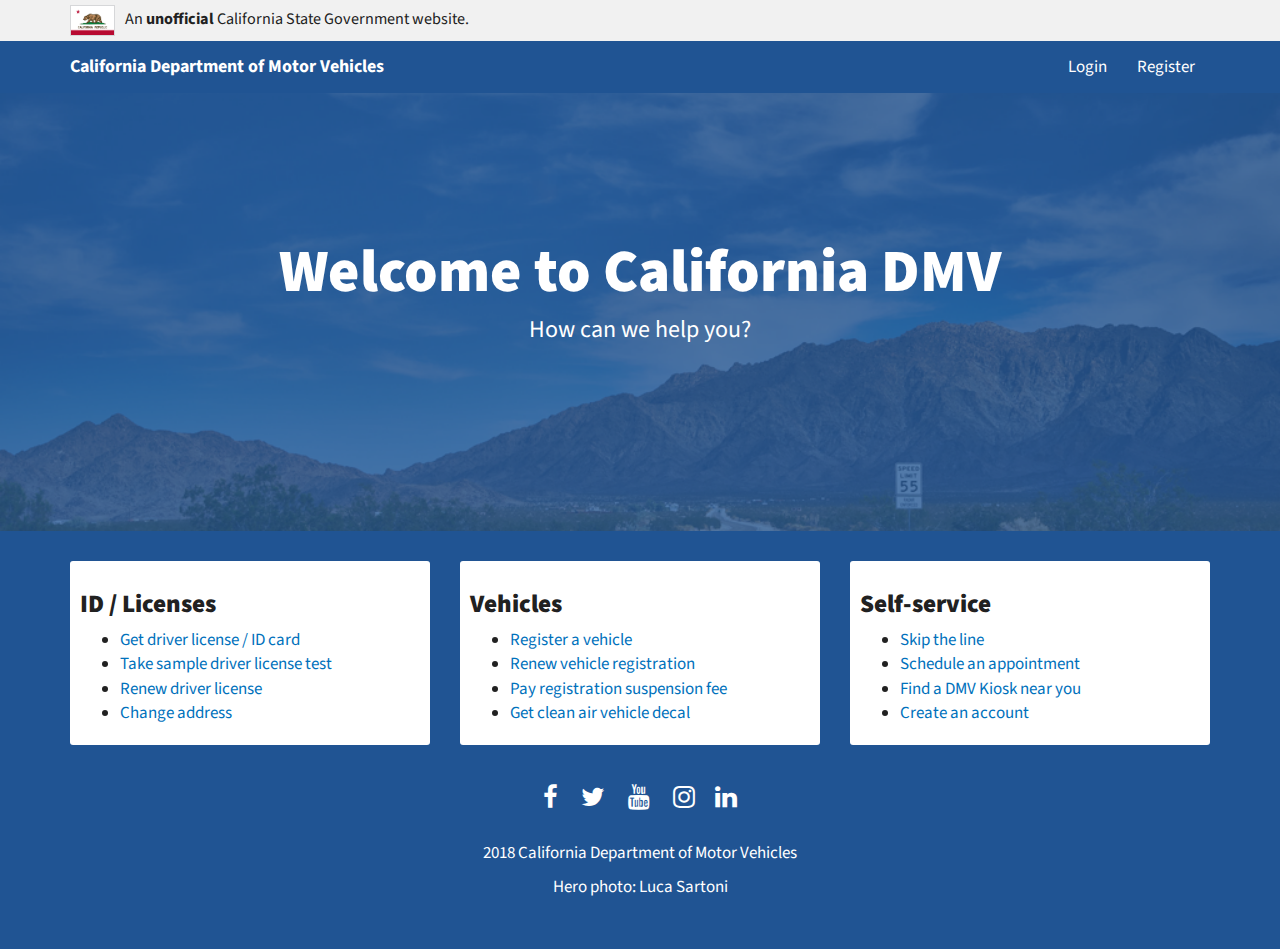
==== index.html @ 6d22aae2 "Update login/register links" ====
<!DOCTYPE html>
<!-- saved from url=(0051)https://getbootstrap.com/examples/starter-template/ -->
<html lang="en"><head>
    <meta http-equiv="Content-Type" content="text/html; charset=UTF-8">
    <meta http-equiv="X-UA-Compatible" content="IE=edge">
    <meta name="viewport" content="width=device-width, initial-scale=1">
    <!-- The above 3 meta tags *must* come first in the head; any other head content must come *after* these tags -->
    <meta name="description" content="The unofficial website for California Department of Motor Vehicles.">
    <meta name="author" content="California Department of Motor Vehicles">

    <link rel="apple-touch-icon" sizes="57x57" href="../img/favicon/apple-icon-57x57.png">
    <link rel="apple-touch-icon" sizes="60x60" href="../img/favicon/apple-icon-60x60.png">
    <link rel="apple-touch-icon" sizes="72x72" href="../img/favicon/apple-icon-72x72.png">
    <link rel="apple-touch-icon" sizes="76x76" href="../img/favicon/apple-icon-76x76.png">
    <link rel="apple-touch-icon" sizes="114x114" href="../img/favicon/apple-icon-114x114.png">
    <link rel="apple-touch-icon" sizes="120x120" href="../img/favicon/apple-icon-120x120.png">
    <link rel="apple-touch-icon" sizes="144x144" href="../img/favicon/apple-icon-144x144.png">
    <link rel="apple-touch-icon" sizes="152x152" href="../img/favicon/apple-icon-152x152.png">
    <link rel="apple-touch-icon" sizes="180x180" href="../img/favicon/apple-icon-180x180.png">
    <link rel="icon" type="../image/png" sizes="192x192"  href="../img/favicon/android-icon-192x192.png">
    <link rel="icon" type="image/png" sizes="32x32" href="../img/favicon/favicon-32x32.png">
    <link rel="icon" type="../image/png" sizes="96x96" href="img/favicon/favicon-96x96.png">
    <link rel="icon" type="../image/png" sizes="16x16" href="img/favicon/favicon-16x16.png">
    <link rel="manifest" href="/manifest.json">
    <meta name="msapplication-TileColor" content="#ffffff">
    <meta name="msapplication-TileImage" content="../img/favicon/ms-icon-144x144.png">
    <meta name="theme-color" content="#ffffff">

    <!-- Social media post -->

    <meta property="og:image" content="/img/thumbnail.png">
    <meta property="og:image:height" content="630">
    <meta property="og:image:width" content="630">
    <meta property="og:title" content="California Department of Motor Vehicles">
    <meta property="og:description" content="The unofficial website for California Department of Motor Vehicles.">
    <meta property="og:url" content="https://govfresh.github.io/dmv">

    <title>California Department of Motor Vehicles</title>

    <!-- Bootstrap core CSS -->
      <link href="https://maxcdn.bootstrapcdn.com/bootstrap/3.3.7/css/bootstrap.min.css" rel="stylesheet"></script>

    <!-- Custom California Department of Motor Vehicles CSS -->
      <link href="css/style.css" rel="stylesheet"></script>

    <!-- Google Fonts -->
      <link href="https://fonts.googleapis.com/css?family=Source+Sans+Pro:300,400,700,900" rel="stylesheet">

    <!-- Font Awesome -->
      <link href="https://maxcdn.bootstrapcdn.com/font-awesome/4.7.0/css/font-awesome.min.css" rel="stylesheet">

    <!-- HTML5 shim and Respond.js for IE8 support of HTML5 elements and media queries -->
    <!--[if lt IE 9]>
      <script src="https://oss.maxcdn.com/html5shiv/3.7.3/html5shiv.min.js"></script>
      <script src="https://oss.maxcdn.com/respond/1.4.2/respond.min.js"></script>
    <![endif]-->
  </head>

  <body>

    <div class="official">
      <div class="container">
        <div class="row">
          <div class="col-md-12">
            <p><a href="https://ca.gov"><img src="img/flag.png" alt="California state flag" title="California state flag"></a>An <strong>unofficial</strong> California State Government website.</p>
          </div>
        </div>
      </div>
    </div>

    <nav class="navbar navbar-inverse">
      <div class="container">
        <div class="navbar-header">
          <button type="button" class="navbar-toggle collapsed" data-toggle="collapse" data-target="#navbar" aria-expanded="false" aria-controls="navbar">
            <span class="sr-only">Toggle navigation</span>
            <span class="icon-bar"></span>
            <span class="icon-bar"></span>
            <span class="icon-bar"></span>
          </button>
          <a class="navbar-brand navbar-left" href="index.html">California Department of Motor Vehicles</a>
        </div>
        <div id="navbar" class="collapse navbar-collapse">
          <ul class="nav navbar-nav navbar-right">
            <li><a href="https://www.dmv.ca.gov/portal/mydmv">Login</a></li>
            <li><a href="https://www.dmv.ca.gov/FIM/sps/uscfed/usc/self/account/create">Register</a></li>
          </ul>
        </div>
      </div>
    </nav>

    <main class="bs-docs-masthead">
      <div class="container">
        <div class="row">
          <div class="col-md-12">
            <h1>Welcome to California DMV</h1>
            <p class="lead">How can we help you?</p>
          </div>
          <div class="col-md-2">
            &nbsp;
          </div>
          <div class="col-md-8">

            <script>
              (function() {
                var cx = '002645205789611151021:hehkwrnrfgi';
                var gcse = document.createElement('script');
                gcse.type = 'text/javascript';
                gcse.async = true;
                gcse.src = 'https://cse.google.com/cse.js?cx=' + cx;
                var s = document.getElementsByTagName('script')[0];
                s.parentNode.insertBefore(gcse, s);
              })();
            </script>
            <gcse:search></gcse:search>

          <div class="col-md-2">
            &nbsp;
          </div>
        </div>
      </div>
    </main>

    <div class="container">
      <div class="row">
        <div class="col-md-4">
          <div class="box">
            <h2>ID / Licenses</h2>
            <ul>
              <li><a href="https://www.dmv.ca.gov/portal/dmv/dmv/dl/">Get driver license / ID card</a></li>
              <li><a href="https://www.dmv.ca.gov/portal/dmv/detail/pubs/interactive/tdrive/exam">Take sample driver license test</a></li>
              <li><a href="https://www.dmv.ca.gov/portal/dmv/detail/online/dlrbi/dl_top2">Renew driver license</a></li>
              <li><a href="https://www.dmv.ca.gov/portal/dmv/detail/online/coa/welcome">Change address</a></li>
            </ul>
          </div>
        </div>
        <div class="col-md-4">
          <div class="box">
            <h2>Vehicles</h2>
            <ul>
              <li><a href="https://www.dmv.ca.gov/portal/dmv/dmv/vr/">Register a vehicle</a></li>
              <li><a href="https://www.dmv.ca.gov/portal/dmv/detail/online/vrir/vr_top2">Renew vehicle registration</a></li>
              <li><a href="https://www.dmv.ca.gov/portal/dmv/detail/online/vrir/vr_sb1500">Pay registration suspension fee</a></li>
              <li><a href="https://www.dmv.ca.gov/portal/dmv/detail/vr/decal">Get clean air vehicle decal</a></li>
            </ul>
          </div>
        </div>
        <div class="col-md-4">
          <div class="box">
            <h2>Self-service</h2>
            <ul>
              <li><a href="https://www.dmv.ca.gov/portal/dmv/detail/portal/foa/welcome">Skip the line</a></li>
              <li><a href="https://www.dmv.ca.gov/portal/dmv/detail/online">Schedule an appointment</a></li>
              <li><a href="https://www.dmv.ca.gov/portal/dmv/detail/online/vrir/vr_sb1500">Find a DMV Kiosk near you</a></li>
              <li><a href="https://www.dmv.ca.gov/FIM/sps/uscfed/usc/self/account/create">Create an account</a></li>
            </ul>
          </div>
        </div>
      </div>
    </div>

    <div class="footer text-center">
      <div class="container">
        <div class="row">
          <div class="col-md-12">
            <p>
              <a href="https://www.facebook.com/CADMV"><i class="fa fa-facebook" aria-hidden="true"></i></a>
              <a href="https://twitter.com/ca_dmv"><i class="fa fa-twitter" aria-hidden="true"></i></a>
              <a href="https://www.youtube.com/user/CaliforniaDMV"><i class="fa fa-youtube" aria-hidden="true"></i></a>
              <a href="https://instagram.com/ca_dmv/"><i class="fa fa-instagram" aria-hidden="true"></i></a
              <a href="https://www.linkedin.com/company/ca-department-of-motor-vehicles"><i class="fa fa-linkedin" aria-hidden="true"></i></a> 
              </p>
          </div>
        </div>
        <div class="row">
          <div class="col-md-12">
            <p>2018 California Department of Motor Vehicles</p>
            <p>Hero photo: <a href="https://www.flickr.com/photos/lucasartoni/45531548091/">Luca Sartoni</a></p>
          </div>
        </div>
      </div>
    </div>

    <!-- Bootstrap core JavaScript -->
    <script src="https://ajax.googleapis.com/ajax/libs/jquery/1.12.4/jquery.min.js"></script>
      <script src="https://maxcdn.bootstrapcdn.com/bootstrap/3.3.7/js/bootstrap.min.js" integrity="sha384-Tc5IQib027qvyjSMfHjOMaLkfuWVxZxUPnCJA7l2mCWNIpG9mGCD8wGNIcPD7Txa" crossorigin="anonymous"></script>

    <!-- Global site tag (gtag.js) - Google Analytics -->
    <script async src="https://www.googletagmanager.com/gtag/js?id=UA-129760497-2"></script>
    <script>
      window.dataLayer = window.dataLayer || [];
      function gtag(){dataLayer.push(arguments);}
      gtag('js', new Date());

      gtag('config', 'UA-129760497-2');
    </script>

  </body>
</html>
---- css/style.css ----
body {
  background-color: #205493;
	color: #212121;
	font-family: 'Source Sans Pro', sans-serif;
	font-size: 17px;
}
img {
	max-width: 100%;
	height: auto;
}
h1, h2, h3, h4, h5, h6 {
  font-family: 'Source Sans Pro', sans-serif;
  font-weight: 900;
}
h2 {
  font-size: 25px;
}
h3 {
  font-size: 20px;
}
a, a:visited, a:hover {
	color: #0071bc;
}
hr {
  margin-bottom: 30px;
  margin-top: 30px;
  border-color: #f1f1f1;
  border-width: 1px;
}
p {
  font-size: 125%;
}

/* Forms */

label {
  display: block;
}
.form-control {
  margin-bottom: 10px;
}

/* General classes */

.lead {
  color: #000;
  font-size: 20px;
  font-weight: 400;
}

/* Search */

.gsc-control-cse {
  border-color: transparent !important;
  background-color: transparent !important;
}
.cse .gsc-search-button-v2, .gsc-search-button-v2 {
  font-size: 30px !important;
}
input.gsc-input {
  font-size: 40px !important;
}

/* Box */

.box {
  background-color: #fff;
  border-radius: 3px;
  padding: 10px;
}

/* Icons */

.icon .fa {
  color: #0071bc;
  font-size: 75px;
  margin-bottom: 20px;
  margin-top: 20px;
}

/* Card */

.card {
  background: #0071bc;
  border-radius: 5px;
  color: #fff;
  margin-bottom: 20px;
  padding: 20px;
}
.card a, .card a:visited, .card a:hover {
  color: #fff;
  display: block;
}
.card .fa {
  color: #ffffff !important;
}

/* images */

.feature img {
  border-radius: 5px;
  border: 10px solid #f1f1f1;
}
.partners img {
  margin: 30px 0 40px;
}

/* Navbar */

.navbar {
  border-radius: 0;
  margin-bottom: 0;
}
.navbar img {
  margin-top: 8px;
  max-height: 35px;
}
.navbar-brand {
  font-weight: 700;
}
.navbar-inverse, .navbar-inverse .navbar-collapse, .navbar-inverse .navbar-form {
	background-color: #205493;
	border-color: #205493;
}
.navbar-inverse .navbar-toggle {
	border-color: #ffffff;
}
.navbar-inverse .navbar-brand, .navbar-inverse .navbar-nav>li>a {
	color: #ffffff;
}
.navbar-inverse .navbar-nav>.active>a, .navbar-inverse .navbar-nav>.active>a:focus, .navbar-inverse .navbar-nav>.active>a:hover {
	background: #205493;
}
.navbar-header a, .navbar-header a:visited, .navbar-header a:hover {
  color: #ffffff;
}

/* Masthead */

.opacity {
  background: rgba(255, 255, 255, .7);
  border-radius: 5px;
  padding: 20px;
}
.bs-docs-masthead,
.bs-docs-header {
  margin-bottom: 30px;
  position: relative;
  padding: 30px 0;
  color: #fff;
  text-align: center;
  background-color: #205493;
  background-image: url('../img/hero.png');
  background-position: 50% 50%;
  background-repeat: no-repeat;
  background-size: cover;
}
.bs-docs-masthead .container {
  padding-bottom: 50px;
  padding-top: 50px;
}
.bs-docs-masthead a, .bs-docs-masthead a:visited {
	color: #ffffff;
}
.bs-docs-masthead .bs-docs-booticon {
  margin: 0 auto 30px;
}
.bs-docs-masthead h1 {
  font-weight: 900;
  line-height: 1;
  color: #fff;
}
.bs-docs-masthead hr {
	border-top: 1px solid #fff;
  margin-top: 20px;
  margin-bottom: 20px;
}
.bs-docs-masthead .lead {
  margin: 0 auto 30px;
  font-size: 20px;
  color: #fff;
}
.bs-docs-masthead .btn {
  width: 100%;
  padding: 15px 30px;
  font-size: 20px;
}
.bs-docs-masthead a, .bs-docs-masthead a:visited {
  text-decoration: underline;
}
.bs-docs-masthead a:hover {
  text-decoration: none;
}
@media (min-width: 480px) {
  .bs-docs-masthead .btn {
    width: auto;
  }
}

@media (min-width: 768px) {
  .bs-docs-masthead {
    padding: 80px 0;
  }
  .bs-docs-masthead h1 {
    font-size: 60px;
  }
  .bs-docs-masthead .lead {
    font-size: 24px;
  }
}

/* Official */

.official {
  background: #f1f1f1;
  padding: 5px 0;
}
.official p {
  font-size: 95%;
  margin: 0 0;
  padding: 0 0;
}
.official img {
  border: 1px solid #d6d7d9;
  margin-right: 10px;
  max-width: 45px;
}

/* Footer */

.footer {
	padding-bottom: 40px;
	padding-top: 40px;
  background-color: #205493;
  background-position: right bottom;
  background-repeat: no-repeat;
}
.footer a, .footer a:visited, .footer {
	color: #fff;
}
.footer .fa {
  font-size: 150%;
  margin-bottom: 20px;
  margin-left: 10px;
  margin-right: 10px;
}
.footer hr {
  margin-bottom: 30px;
  margin-top: 30px;
  border-color: #ffffff;
  border-width: 1px;
}
.footer img {
  max-width: 150px;
}
.footer p {
  font-size: 100%;
}

/* Buttons */

.btn {
  font-size: 20px;
}
a.btn-primary, .btn-primary, a.btn-primary:hover, .btn-primary:hover {
  color: #fff;
  background-color: #0071bc;
  border: none;
  font-weight: 900;
  margin-bottom: 30px;
  margin-top: 30px;
  padding: 15px;
}
a.btn-primary:hover, .btn-primary:hover {
  text-decoration: none;
}
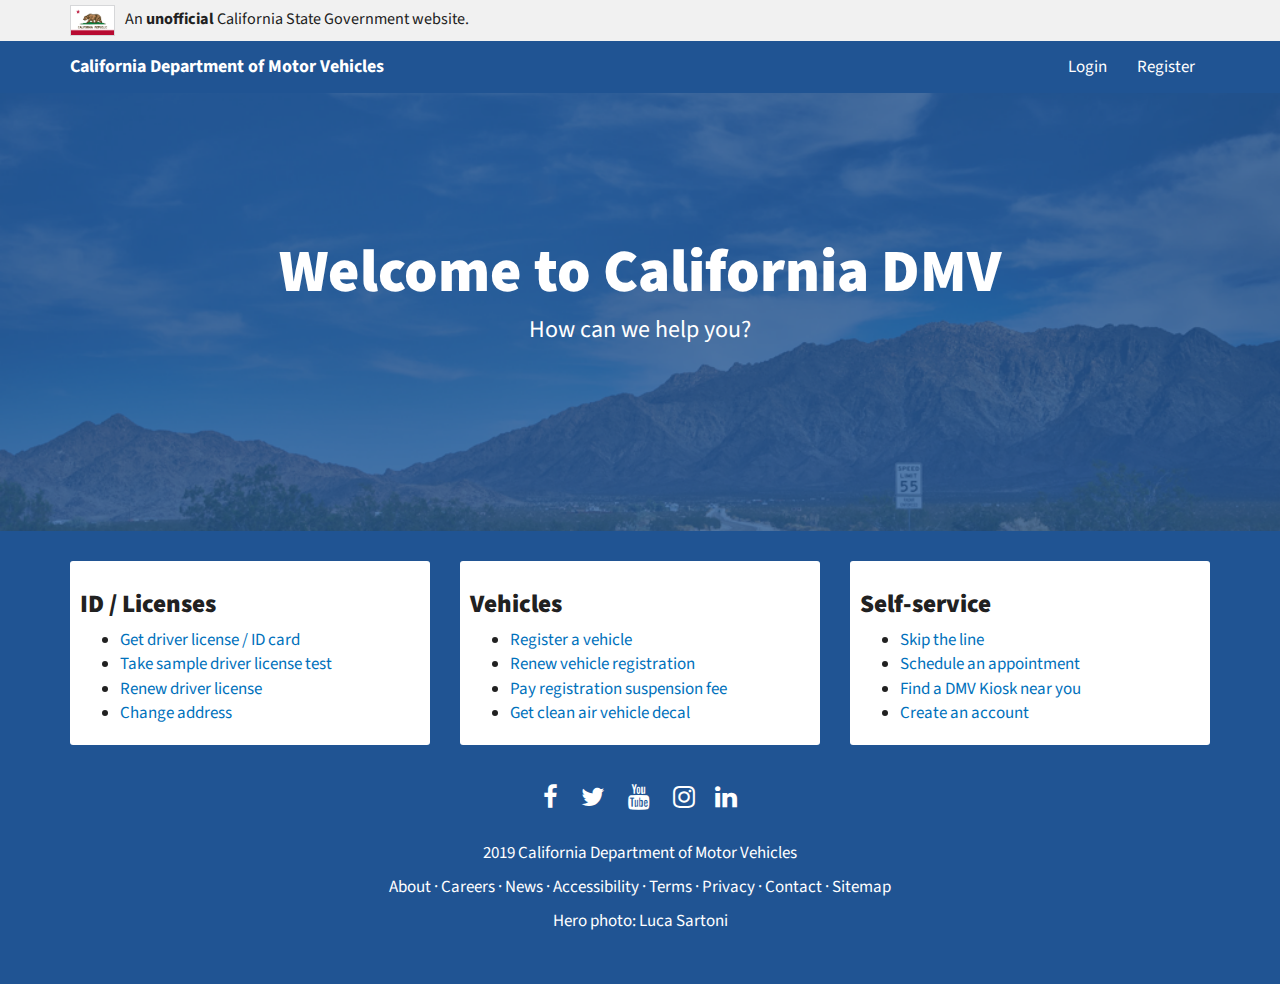
==== commit 3f5fdfe2: "Footer updates" ====
--- a/index.html
+++ b/index.html
@@ -100,18 +100,18 @@
           </div>
           <div class="col-md-8">
 
-            <script>
-              (function() {
-                var cx = '002645205789611151021:hehkwrnrfgi';
-                var gcse = document.createElement('script');
-                gcse.type = 'text/javascript';
-                gcse.async = true;
-                gcse.src = 'https://cse.google.com/cse.js?cx=' + cx;
-                var s = document.getElementsByTagName('script')[0];
-                s.parentNode.insertBefore(gcse, s);
-              })();
-            </script>
-            <gcse:search></gcse:search>
+          <script>
+            (function() {
+              var cx = '002645205789611151021:hehkwrnrfgi';
+              var gcse = document.createElement('script');
+              gcse.type = 'text/javascript';
+              gcse.async = true;
+              gcse.src = 'https://cse.google.com/cse.js?cx=' + cx;
+              var s = document.getElementsByTagName('script')[0];
+              s.parentNode.insertBefore(gcse, s);
+            })();
+          </script>
+          <gcse:search></gcse:search>
 
           <div class="col-md-2">
             &nbsp;
@@ -173,7 +173,15 @@
         </div>
         <div class="row">
           <div class="col-md-12">
-            <p>2018 California Department of Motor Vehicles</p>
+            <p>2019 <a href="https://www.dmv.ca.gov">California Department of Motor Vehicles</a></p>
+            <p><a href="https://www.dmv.ca.gov/portal/dmv/detail/about/aboutdmv">About</a> &middot; 
+               <a href="https://www.dmv.ca.gov/portal/dmv/detail/dmv_careers/index">Careers</a> &middot; 
+               <a href="https://www.dmv.ca.gov/portal/dmv/detail/about/dmv_news">News</a> &middot; 
+               <a href="https://www.dmv.ca.gov/portal/dmv/dmvfooter2/accessibility">Accessibility</a> &middot; 
+               <a href="https://www.dmv.ca.gov/portal/dmv/dmvfooter2/conditionsofuse">Terms</a> &middot; 
+               <a href="https://www.dmv.ca.gov/portal/dmv/dmvfooter2/privacypolicy">Privacy</a> &middot; 
+               <a href="https://www.dmv.ca.gov/portal/dmv/dmvfooter2/contactus">Contact</a> &middot; 
+               <a href="https://www.dmv.ca.gov/portal/dmv/dmvfooter1/sitemap">Sitemap</a></p>
             <p>Hero photo: <a href="https://www.flickr.com/photos/lucasartoni/45531548091/">Luca Sartoni</a></p>
           </div>
         </div>
--- a/css/style.css
+++ b/css/style.css
@@ -46,19 +46,6 @@
   color: #000;
   font-size: 20px;
   font-weight: 400;
-}
-
-/* Search */
-
-.gsc-control-cse {
-  border-color: transparent !important;
-  background-color: transparent !important;
-}
-.cse .gsc-search-button-v2, .gsc-search-button-v2 {
-  font-size: 30px !important;
-}
-input.gsc-input {
-  font-size: 40px !important;
 }
 
 /* Box */
@@ -274,3 +261,17 @@
 a.btn-primary:hover, .btn-primary:hover {
   text-decoration: none;
 }
+
+/* Search */
+
+.gsc-control-cse {
+  border-color: transparent !important;
+  background-color: transparent !important;
+}
+.cse .gsc-search-button-v2, .gsc-search-button-v2 {
+  font-size: 30px !important;
+}
+input.gsc-input {
+  font-size: 40px !important;
+  color: #212121;
+}
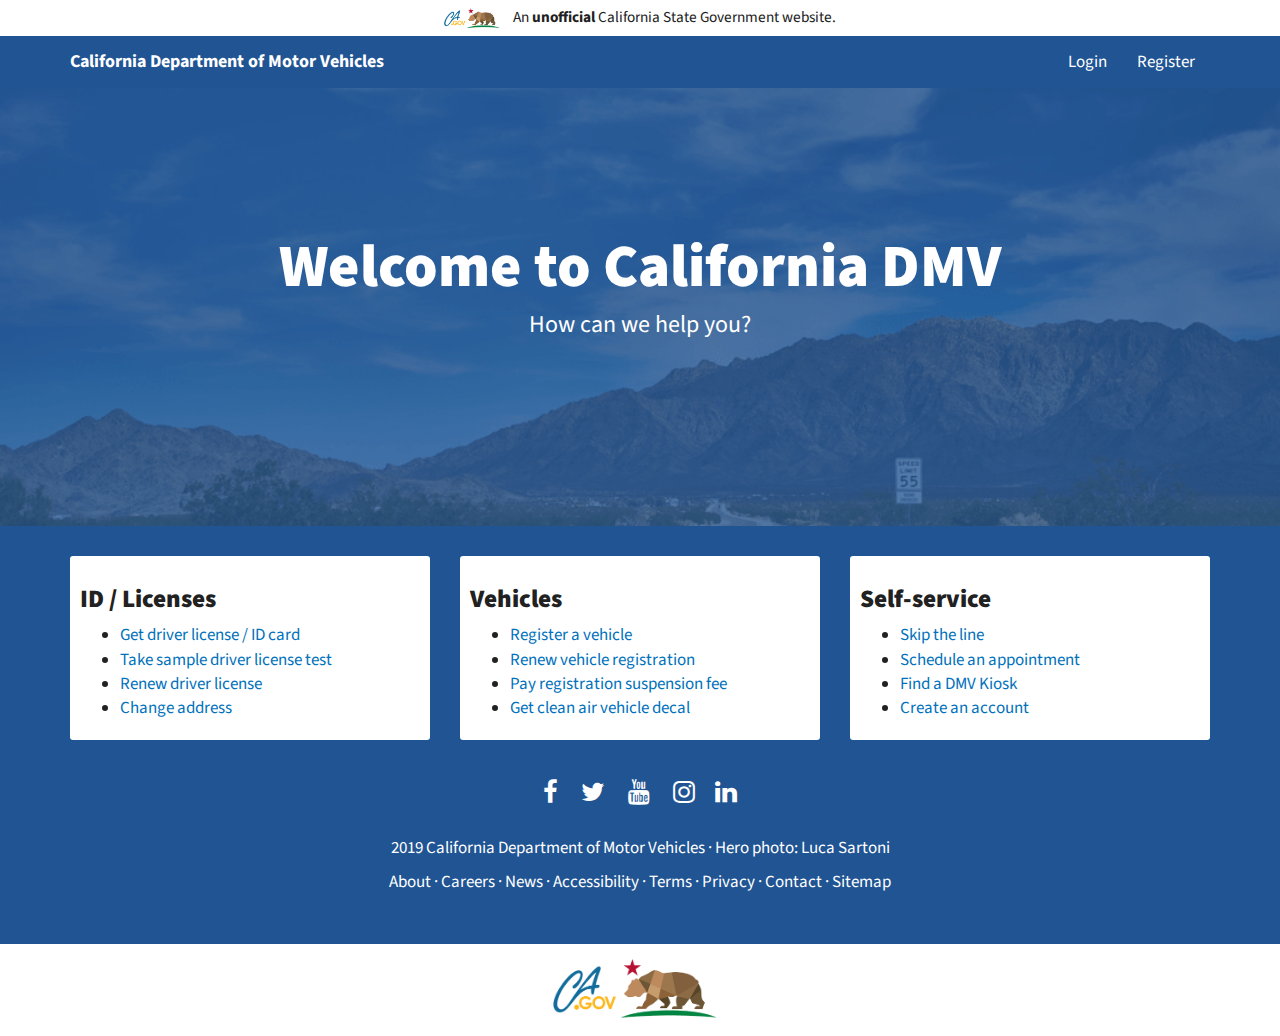
==== commit e6ede9eb: "Footer clean-up" ====
--- a/index.html
+++ b/index.html
@@ -61,8 +61,8 @@
     <div class="official">
       <div class="container">
         <div class="row">
-          <div class="col-md-12">
-            <p><a href="https://ca.gov"><img src="img/flag.png" alt="California state flag" title="California state flag"></a>An <strong>unofficial</strong> California State Government website.</p>
+          <div class="col-md-12 text-center">
+            <p><a href="https://ca.gov"><img src="img/ca.gov-portal-logo-bear.png" alt="California state flag" title="California state flag"></a>An <strong>unofficial</strong> California State Government website.</p>
           </div>
         </div>
       </div>
@@ -150,7 +150,7 @@
             <ul>
               <li><a href="https://www.dmv.ca.gov/portal/dmv/detail/portal/foa/welcome">Skip the line</a></li>
               <li><a href="https://www.dmv.ca.gov/portal/dmv/detail/online">Schedule an appointment</a></li>
-              <li><a href="https://www.dmv.ca.gov/portal/dmv/detail/online/vrir/vr_sb1500">Find a DMV Kiosk near you</a></li>
+              <li><a href="https://www.dmv.ca.gov/portal/dmv/detail/online/vrir/vr_sb1500">Find a DMV Kiosk</a></li>
               <li><a href="https://www.dmv.ca.gov/FIM/sps/uscfed/usc/self/account/create">Create an account</a></li>
             </ul>
           </div>
@@ -173,7 +173,7 @@
         </div>
         <div class="row">
           <div class="col-md-12">
-            <p>2019 <a href="https://www.dmv.ca.gov">California Department of Motor Vehicles</a></p>
+            <p>2019 <a href="https://www.dmv.ca.gov">California Department of Motor Vehicles</a> &middot; Hero photo: <a href="https://www.flickr.com/photos/lucasartoni/45531548091/">Luca Sartoni</a></p>
             <p><a href="https://www.dmv.ca.gov/portal/dmv/detail/about/aboutdmv">About</a> &middot; 
                <a href="https://www.dmv.ca.gov/portal/dmv/detail/dmv_careers/index">Careers</a> &middot; 
                <a href="https://www.dmv.ca.gov/portal/dmv/detail/about/dmv_news">News</a> &middot; 
@@ -182,7 +182,16 @@
                <a href="https://www.dmv.ca.gov/portal/dmv/dmvfooter2/privacypolicy">Privacy</a> &middot; 
                <a href="https://www.dmv.ca.gov/portal/dmv/dmvfooter2/contactus">Contact</a> &middot; 
                <a href="https://www.dmv.ca.gov/portal/dmv/dmvfooter1/sitemap">Sitemap</a></p>
-            <p>Hero photo: <a href="https://www.flickr.com/photos/lucasartoni/45531548091/">Luca Sartoni</a></p>
+          </div>
+        </div>
+      </div>
+    </div>
+
+    <div class="official-footer">
+      <div class="container">
+        <div class="row">
+          <div class="col-md-12 text-center">
+            <p><a href="https://ca.gov"><img src="img/ca.gov-portal-logo-bear.png" alt="California state flag" title="California state flag"></a></p>
           </div>
         </div>
       </div>
--- a/css/style.css
+++ b/css/style.css
@@ -199,18 +199,24 @@
 /* Official */
 
 .official {
-  background: #f1f1f1;
-  padding: 5px 0;
+  background: #ffffff;
+  padding: 7px 0;
 }
 .official p {
-  font-size: 95%;
+  font-size: 90%;
   margin: 0 0;
   padding: 0 0;
 }
 .official img {
-  border: 1px solid #d6d7d9;
   margin-right: 10px;
-  max-width: 45px;
+  max-width: 60px;
+}
+.official-footer {
+  background-color: #ffffff;
+  padding: 15px 0 5px 0;
+}
+.official-footer img {
+  max-width: 175px;
 }
 
 /* Footer */
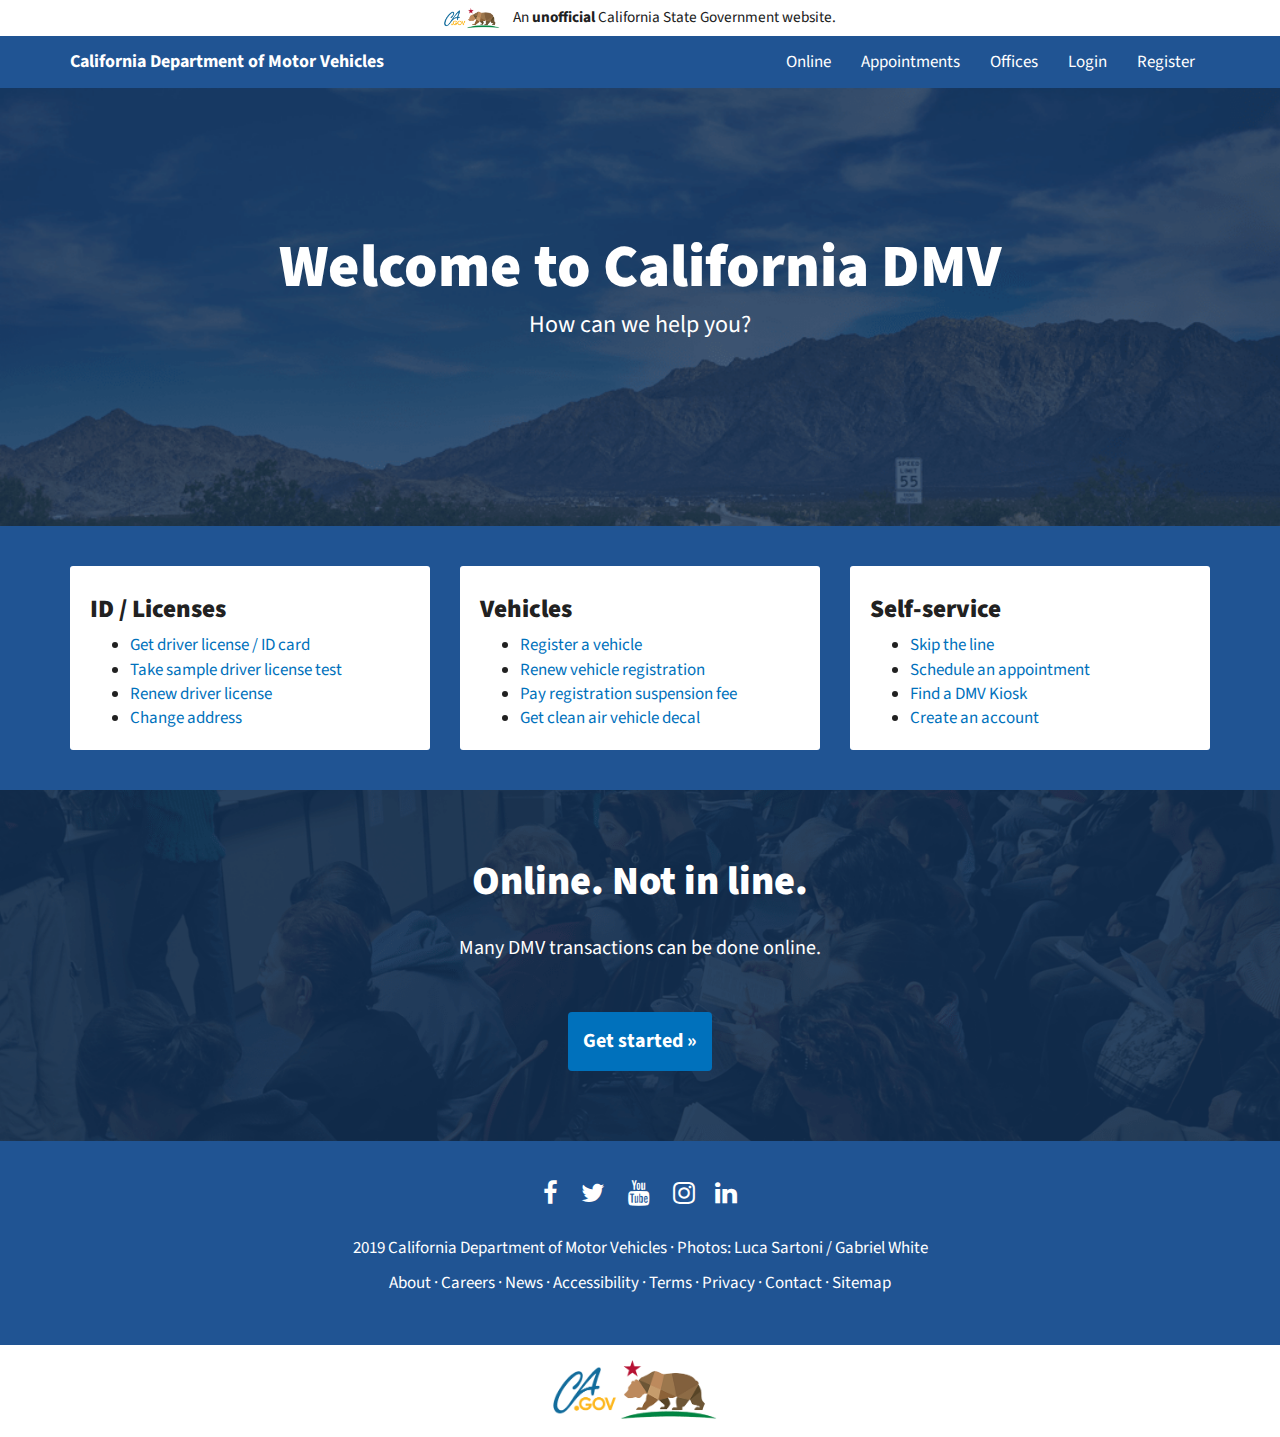
==== commit 0275d652: "Updates" ====
--- a/index.html
+++ b/index.html
@@ -81,6 +81,9 @@
         </div>
         <div id="navbar" class="collapse navbar-collapse">
           <ul class="nav navbar-nav navbar-right">
+            <li><a href="https://www.dmv.ca.gov/portal/dmv/dmv/onlinesvcs">Online</a></li>
+            <li><a href="https://www.dmv.ca.gov/portal/dmv/dmv/appointments">Appointments</a></li>
+            <li><a href="https://www.dmv.ca.gov/portal/dmv/dmv/offices">Offices</a></li>
             <li><a href="https://www.dmv.ca.gov/portal/mydmv">Login</a></li>
             <li><a href="https://www.dmv.ca.gov/FIM/sps/uscfed/usc/self/account/create">Register</a></li>
           </ul>
@@ -158,6 +161,18 @@
       </div>
     </div>
 
+    <div class="online">
+      <div class="container">
+        <div class="row">
+          <div class="col-md-12 text-center">
+            <h2>Online. Not in line.</h2>
+            <p class="lead">Many DMV transactions can be done online.</p>
+            <p><a class="btn btn-primary" href="https://www.dmv.ca.gov/portal/dmv/detail/online" role="button">Get started &raquo;</a></p>
+          </div>
+        </div>
+      </div>
+    </div>
+
     <div class="footer text-center">
       <div class="container">
         <div class="row">
@@ -173,7 +188,7 @@
         </div>
         <div class="row">
           <div class="col-md-12">
-            <p>2019 <a href="https://www.dmv.ca.gov">California Department of Motor Vehicles</a> &middot; Hero photo: <a href="https://www.flickr.com/photos/lucasartoni/45531548091/">Luca Sartoni</a></p>
+            <p>2019 <a href="https://www.dmv.ca.gov">California Department of Motor Vehicles</a> &middot; Photos: <a href="https://www.flickr.com/photos/zoomzoom/3129422274/in/[base64]">Luca Sartoni</a> / <a href="https://www.dmv.ca.gov">Gabriel White</a></p>
             <p><a href="https://www.dmv.ca.gov/portal/dmv/detail/about/aboutdmv">About</a> &middot; 
                <a href="https://www.dmv.ca.gov/portal/dmv/detail/dmv_careers/index">Careers</a> &middot; 
                <a href="https://www.dmv.ca.gov/portal/dmv/detail/about/dmv_news">News</a> &middot; 
--- a/css/style.css
+++ b/css/style.css
@@ -13,10 +13,10 @@
   font-weight: 900;
 }
 h2 {
+  font-size: 40px;
+}
+h3 {
   font-size: 25px;
-}
-h3 {
-  font-size: 20px;
 }
 a, a:visited, a:hover {
 	color: #0071bc;
@@ -53,7 +53,12 @@
 .box {
   background-color: #fff;
   border-radius: 3px;
-  padding: 10px;
+  padding: 10px 20px;
+  margin-bottom: 40px;
+  margin-top: 10px;
+}
+.box h2 {
+  font-size: 25px;
 }
 
 /* Icons */
@@ -136,7 +141,7 @@
   padding: 30px 0;
   color: #fff;
   text-align: center;
-  background-color: #205493;
+  background-color: #112e51;
   background-image: url('../img/hero.png');
   background-position: 50% 50%;
   background-repeat: no-repeat;
@@ -196,6 +201,23 @@
   }
 }
 
+/* Online */
+
+.online {
+  background-color: #112e51;
+  background-image: url('../img/hero-online.png');
+  background-position: 50% 50%;
+  background-repeat: no-repeat;
+  background-size: cover;
+  padding: 50px 0 30px 0;
+}
+.online h2, .online p {
+  color: #ffffff;
+}
+.online h2 {
+  padding-bottom: 20px;
+}
+
 /* Official */
 
 .official {
@@ -259,7 +281,7 @@
   color: #fff;
   background-color: #0071bc;
   border: none;
-  font-weight: 900;
+  font-weight: 700;
   margin-bottom: 30px;
   margin-top: 30px;
   padding: 15px;
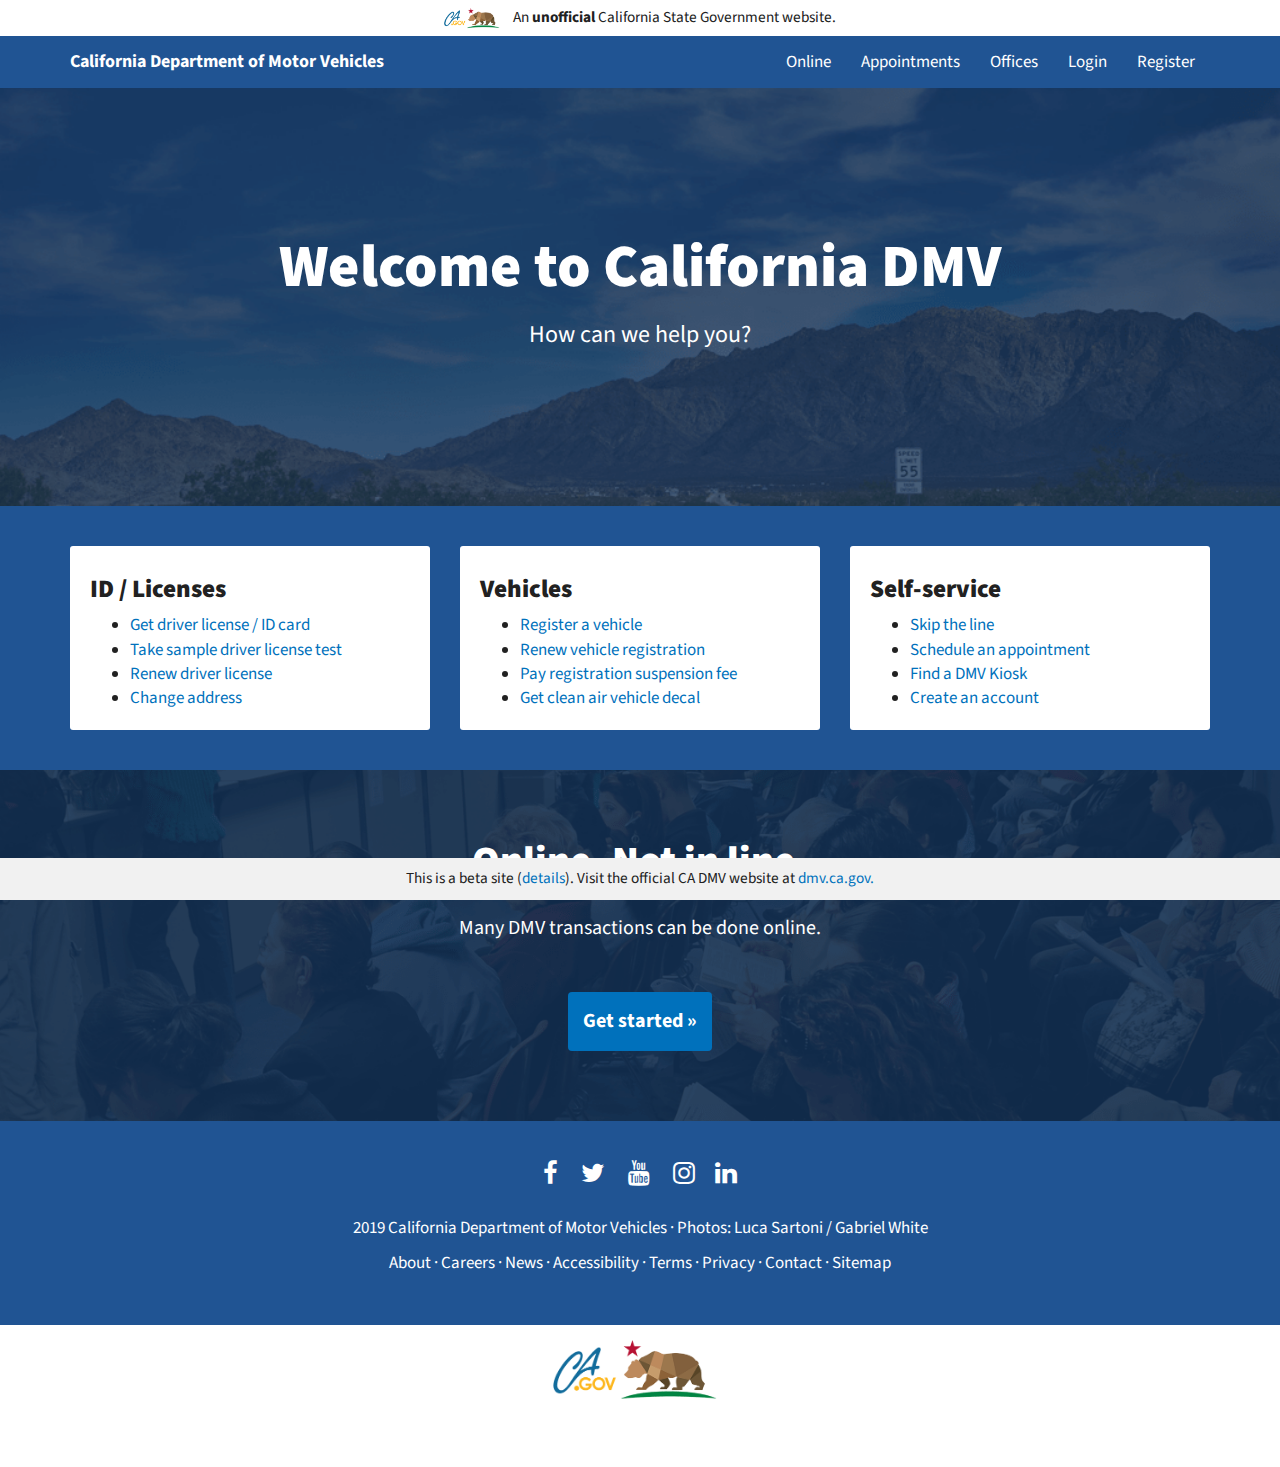
==== commit a7b37e54: "Add alphabar" ====
--- a/index.html
+++ b/index.html
@@ -123,39 +123,41 @@
       </div>
     </main>
 
-    <div class="container">
-      <div class="row">
-        <div class="col-md-4">
-          <div class="box">
-            <h2>ID / Licenses</h2>
-            <ul>
-              <li><a href="https://www.dmv.ca.gov/portal/dmv/dmv/dl/">Get driver license / ID card</a></li>
-              <li><a href="https://www.dmv.ca.gov/portal/dmv/detail/pubs/interactive/tdrive/exam">Take sample driver license test</a></li>
-              <li><a href="https://www.dmv.ca.gov/portal/dmv/detail/online/dlrbi/dl_top2">Renew driver license</a></li>
-              <li><a href="https://www.dmv.ca.gov/portal/dmv/detail/online/coa/welcome">Change address</a></li>
-            </ul>
-          </div>
-        </div>
-        <div class="col-md-4">
-          <div class="box">
-            <h2>Vehicles</h2>
-            <ul>
-              <li><a href="https://www.dmv.ca.gov/portal/dmv/dmv/vr/">Register a vehicle</a></li>
-              <li><a href="https://www.dmv.ca.gov/portal/dmv/detail/online/vrir/vr_top2">Renew vehicle registration</a></li>
-              <li><a href="https://www.dmv.ca.gov/portal/dmv/detail/online/vrir/vr_sb1500">Pay registration suspension fee</a></li>
-              <li><a href="https://www.dmv.ca.gov/portal/dmv/detail/vr/decal">Get clean air vehicle decal</a></li>
-            </ul>
-          </div>
-        </div>
-        <div class="col-md-4">
-          <div class="box">
-            <h2>Self-service</h2>
-            <ul>
-              <li><a href="https://www.dmv.ca.gov/portal/dmv/detail/portal/foa/welcome">Skip the line</a></li>
-              <li><a href="https://www.dmv.ca.gov/portal/dmv/detail/online">Schedule an appointment</a></li>
-              <li><a href="https://www.dmv.ca.gov/portal/dmv/detail/online/vrir/vr_sb1500">Find a DMV Kiosk</a></li>
-              <li><a href="https://www.dmv.ca.gov/FIM/sps/uscfed/usc/self/account/create">Create an account</a></li>
-            </ul>
+    <div class="box-outer">
+      <div class="container">
+        <div class="row">
+          <div class="col-md-4">
+            <div class="box">
+              <h2>ID / Licenses</h2>
+              <ul>
+                <li><a href="https://www.dmv.ca.gov/portal/dmv/dmv/dl/">Get driver license / ID card</a></li>
+                <li><a href="https://www.dmv.ca.gov/portal/dmv/detail/pubs/interactive/tdrive/exam">Take sample driver license test</a></li>
+                <li><a href="https://www.dmv.ca.gov/portal/dmv/detail/online/dlrbi/dl_top2">Renew driver license</a></li>
+                <li><a href="https://www.dmv.ca.gov/portal/dmv/detail/online/coa/welcome">Change address</a></li>
+              </ul>
+            </div>
+          </div>
+          <div class="col-md-4">
+            <div class="box">
+              <h2>Vehicles</h2>
+              <ul>
+                <li><a href="https://www.dmv.ca.gov/portal/dmv/dmv/vr/">Register a vehicle</a></li>
+                <li><a href="https://www.dmv.ca.gov/portal/dmv/detail/online/vrir/vr_top2">Renew vehicle registration</a></li>
+                <li><a href="https://www.dmv.ca.gov/portal/dmv/detail/online/vrir/vr_sb1500">Pay registration suspension fee</a></li>
+                <li><a href="https://www.dmv.ca.gov/portal/dmv/detail/vr/decal">Get clean air vehicle decal</a></li>
+              </ul>
+            </div>
+          </div>
+          <div class="col-md-4">
+            <div class="box">
+              <h2>Self-service</h2>
+              <ul>
+                <li><a href="https://www.dmv.ca.gov/portal/dmv/detail/portal/foa/welcome">Skip the line</a></li>
+                <li><a href="https://www.dmv.ca.gov/portal/dmv/detail/online">Schedule an appointment</a></li>
+                <li><a href="https://www.dmv.ca.gov/portal/dmv/detail/online/vrir/vr_sb1500">Find a DMV Kiosk</a></li>
+                <li><a href="https://www.dmv.ca.gov/FIM/sps/uscfed/usc/self/account/create">Create an account</a></li>
+              </ul>
+            </div>
           </div>
         </div>
       </div>
@@ -167,7 +169,7 @@
           <div class="col-md-12 text-center">
             <h2>Online. Not in line.</h2>
             <p class="lead">Many DMV transactions can be done online.</p>
-            <p><a class="btn btn-primary" href="https://www.dmv.ca.gov/portal/dmv/detail/online" role="button">Get started &raquo;</a></p>
+            <p><a class="btn btn-primary" href="secondary.html" role="button">Get started &raquo;</a></p>
           </div>
         </div>
       </div>
@@ -212,6 +214,12 @@
       </div>
     </div>
 
+    <div class="alphabar">
+      <div class="container text-center">
+        <p>This is a beta site (<a href="https://govfresh.com/2019/02/re-imagining-the-california-dmv-website/">details</a>). Visit the official CA DMV website at <a href="https://dmv.ca.gov">dmv.ca.gov.</p>
+      </div>
+    </div>
+
     <!-- Bootstrap core JavaScript -->
     <script src="https://ajax.googleapis.com/ajax/libs/jquery/1.12.4/jquery.min.js"></script>
       <script src="https://maxcdn.bootstrapcdn.com/bootstrap/3.3.7/js/bootstrap.min.js" integrity="sha384-Tc5IQib027qvyjSMfHjOMaLkfuWVxZxUPnCJA7l2mCWNIpG9mGCD8wGNIcPD7Txa" crossorigin="anonymous"></script>
--- a/css/style.css
+++ b/css/style.css
@@ -1,5 +1,4 @@
 body {
-  background-color: #205493;
 	color: #212121;
 	font-family: 'Source Sans Pro', sans-serif;
 	font-size: 17px;
@@ -12,8 +11,11 @@
   font-family: 'Source Sans Pro', sans-serif;
   font-weight: 900;
 }
+h1 {
+  font-size: 40px;
+}
 h2 {
-  font-size: 40px;
+  font-size: 30px;
 }
 h3 {
   font-size: 25px;
@@ -48,14 +50,24 @@
   font-weight: 400;
 }
 
+/* Secondary page */
+
+.content-secondary {
+  padding-bottom: 50px;
+  padding-top: 30px;
+}
+
 /* Box */
 
+.box-outer {
+  background-color: #205493;
+}
 .box {
   background-color: #fff;
   border-radius: 3px;
   padding: 10px 20px;
   margin-bottom: 40px;
-  margin-top: 10px;
+  margin-top: 40px;
 }
 .box h2 {
   font-size: 25px;
@@ -72,21 +84,34 @@
 
 /* Card */
 
+.card-header {
+    padding: .75rem 1.25rem;
+    margin-bottom: 0;
+    background-color: rgba(0,0,0,.03);
+    border-bottom: 1px solid rgba(0,0,0,.125);
+}
 .card {
-  background: #0071bc;
-  border-radius: 5px;
-  color: #fff;
-  margin-bottom: 20px;
-  padding: 20px;
-}
-.card a, .card a:visited, .card a:hover {
-  color: #fff;
-  display: block;
-}
-.card .fa {
-  color: #ffffff !important;
-}
-
+    position: relative;
+    display: -ms-flexbox;
+    display: flex;
+    -ms-flex-direction: column;
+    flex-direction: column;
+    min-width: 0;
+    word-wrap: break-word;
+    background-color: #fff;
+    background-clip: border-box;
+    border: 1px solid rgba(0,0,0,.125);
+    border-radius: .25rem;
+}
+.card-body {
+    padding: .75rem 1.25rem;
+}
+.card .btn-link {
+    font-size: 18px;
+    font-weight: 400;
+    color: #0071bc;
+    background-color: transparent;
+}
 /* images */
 
 .feature img {
@@ -129,14 +154,16 @@
 
 /* Masthead */
 
-.opacity {
-  background: rgba(255, 255, 255, .7);
-  border-radius: 5px;
-  padding: 20px;
+.bs-docs-masthead h1 {
+  padding-bottom: 10px;
+}
+.bs-docs-masthead p.lead {
+  margin-bottom: 0;
+  padding-bottom: 0;
 }
 .bs-docs-masthead,
 .bs-docs-header {
-  margin-bottom: 30px;
+  margin-bottom: 0;
   position: relative;
   padding: 30px 0;
   color: #fff;
@@ -216,6 +243,7 @@
 }
 .online h2 {
   padding-bottom: 20px;
+  font-size: 40px;
 }
 
 /* Official */
@@ -235,10 +263,25 @@
 }
 .official-footer {
   background-color: #ffffff;
-  padding: 15px 0 5px 0;
+  padding: 15px 0 55px 0;
 }
 .official-footer img {
   max-width: 175px;
+}
+
+/* alphabar */
+
+.alphabar {
+  position: fixed;
+  bottom: 0;
+  width: 100%;
+  background-color: #f1f1f1;
+}
+.alphabar p {
+  font-size: 90%;
+  margin: 0;
+  padding-bottom: 10px;
+  padding-top: 10px;
 }
 
 /* Footer */
@@ -272,15 +315,25 @@
   font-size: 100%;
 }
 
+/* Search form */
+
+.form-inline input {
+  margin-top: 10px;
+}
+
+/* List group */
+
+.list-group a, .list-group a:visited {
+  color: #0071bc;
+}
+
 /* Buttons */
 
-.btn {
-  font-size: 20px;
-}
 a.btn-primary, .btn-primary, a.btn-primary:hover, .btn-primary:hover {
   color: #fff;
   background-color: #0071bc;
   border: none;
+  font-size: 20px;
   font-weight: 700;
   margin-bottom: 30px;
   margin-top: 30px;
@@ -290,6 +343,12 @@
   text-decoration: none;
 }
 
+.btn-search, .btn-search:hover {
+  color: #fff;
+  background-color: #0071bc;
+  border: none;
+}
+
 /* Search */
 
 .gsc-control-cse {
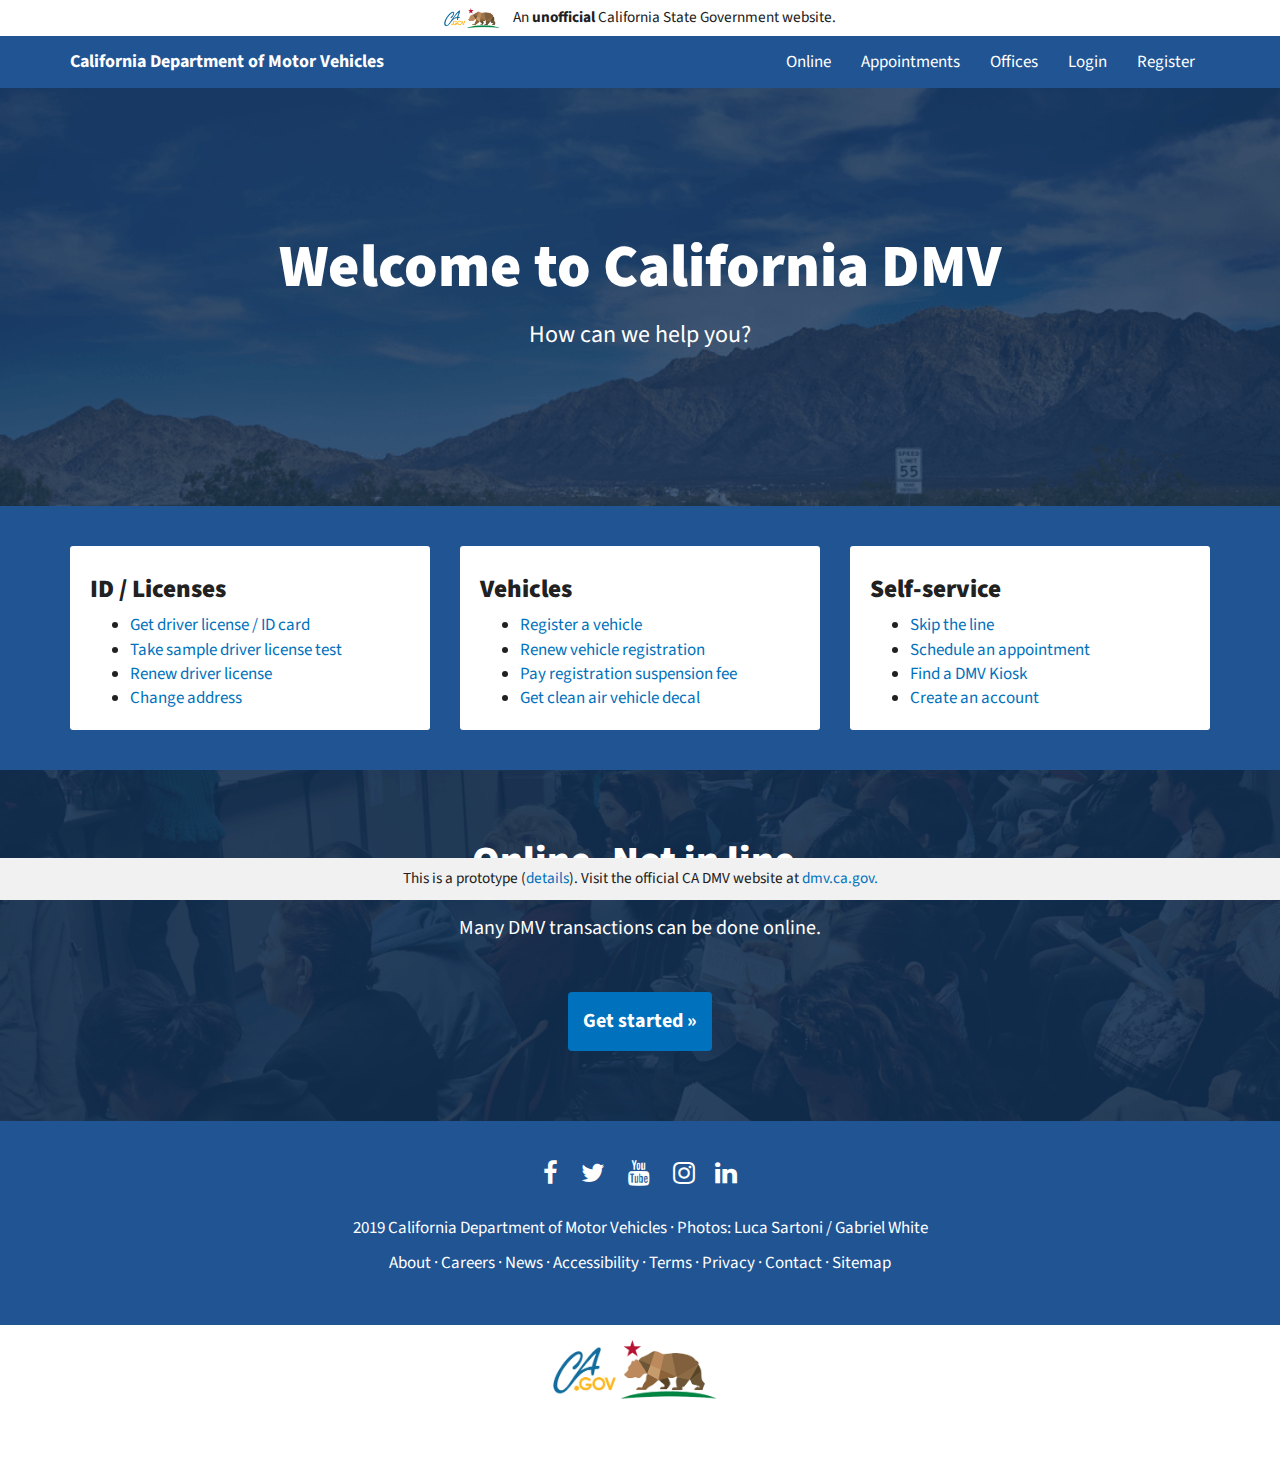
==== commit 55fc5c1f: "Change beta site to prototye" ====
--- a/index.html
+++ b/index.html
@@ -216,7 +216,7 @@
 
     <div class="alphabar">
       <div class="container text-center">
-        <p>This is a beta site (<a href="https://govfresh.com/2019/02/re-imagining-the-california-dmv-website/">details</a>). Visit the official CA DMV website at <a href="https://dmv.ca.gov">dmv.ca.gov.</p>
+        <p>This is a prototype (<a href="https://govfresh.com/2019/02/re-imagining-the-california-dmv-website/">details</a>). Visit the official CA DMV website at <a href="https://dmv.ca.gov">dmv.ca.gov.</p>
       </div>
     </div>
 
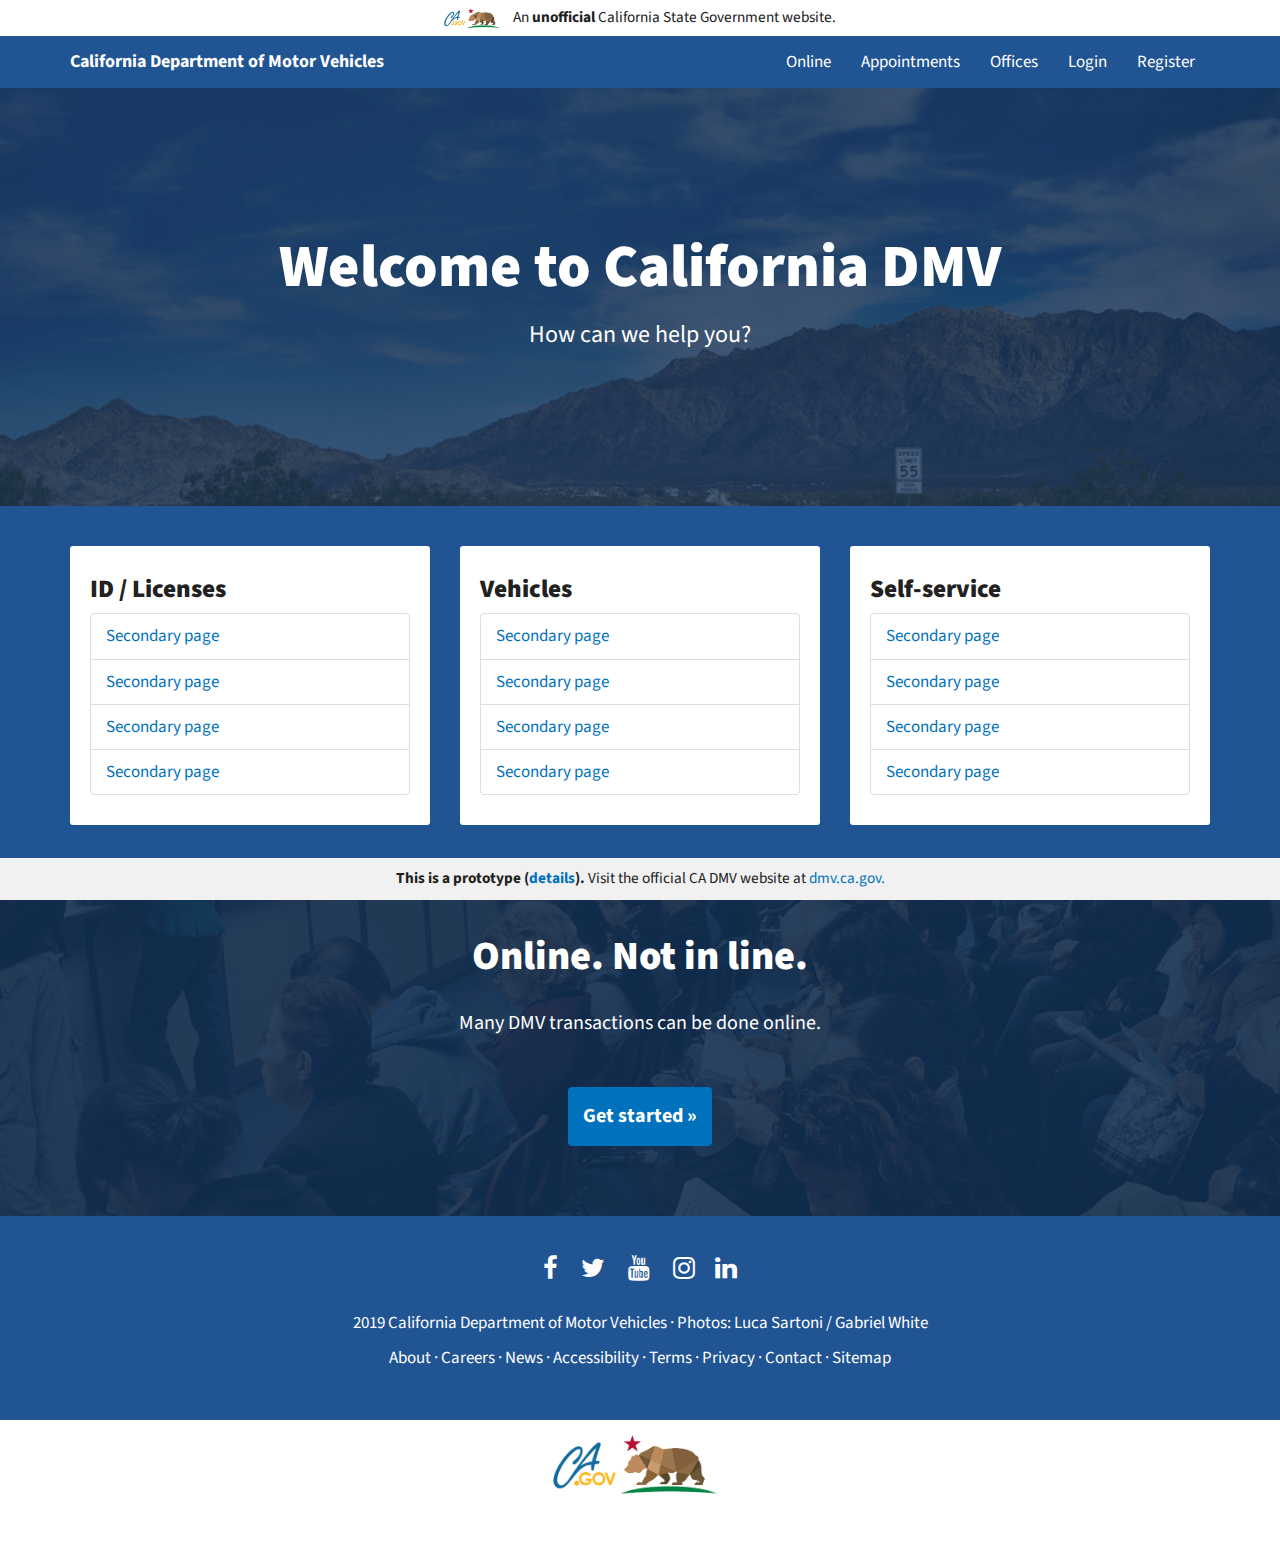
==== commit 0476c747: "Updates" ====
--- a/index.html
+++ b/index.html
@@ -129,34 +129,34 @@
           <div class="col-md-4">
             <div class="box">
               <h2>ID / Licenses</h2>
-              <ul>
-                <li><a href="https://www.dmv.ca.gov/portal/dmv/dmv/dl/">Get driver license / ID card</a></li>
-                <li><a href="https://www.dmv.ca.gov/portal/dmv/detail/pubs/interactive/tdrive/exam">Take sample driver license test</a></li>
-                <li><a href="https://www.dmv.ca.gov/portal/dmv/detail/online/dlrbi/dl_top2">Renew driver license</a></li>
-                <li><a href="https://www.dmv.ca.gov/portal/dmv/detail/online/coa/welcome">Change address</a></li>
-              </ul>
+              <div class="list-group">
+                <a href="secondary.html" class="list-group-item list-group-item-action">Secondary page</a>
+                <a href="secondary.html" class="list-group-item list-group-item-action">Secondary page</a>
+                <a href="secondary.html" class="list-group-item list-group-item-action">Secondary page</a>
+                <a href="secondary.html" class="list-group-item list-group-item-action">Secondary page</a>
+              </div>
             </div>
           </div>
           <div class="col-md-4">
             <div class="box">
               <h2>Vehicles</h2>
-              <ul>
-                <li><a href="https://www.dmv.ca.gov/portal/dmv/dmv/vr/">Register a vehicle</a></li>
-                <li><a href="https://www.dmv.ca.gov/portal/dmv/detail/online/vrir/vr_top2">Renew vehicle registration</a></li>
-                <li><a href="https://www.dmv.ca.gov/portal/dmv/detail/online/vrir/vr_sb1500">Pay registration suspension fee</a></li>
-                <li><a href="https://www.dmv.ca.gov/portal/dmv/detail/vr/decal">Get clean air vehicle decal</a></li>
-              </ul>
+              <div class="list-group">
+                <a href="secondary.html" class="list-group-item list-group-item-action">Secondary page</a>
+                <a href="secondary.html" class="list-group-item list-group-item-action">Secondary page</a>
+                <a href="secondary.html" class="list-group-item list-group-item-action">Secondary page</a>
+                <a href="secondary.html" class="list-group-item list-group-item-action">Secondary page</a>
+              </div>
             </div>
           </div>
           <div class="col-md-4">
             <div class="box">
               <h2>Self-service</h2>
-              <ul>
-                <li><a href="https://www.dmv.ca.gov/portal/dmv/detail/portal/foa/welcome">Skip the line</a></li>
-                <li><a href="https://www.dmv.ca.gov/portal/dmv/detail/online">Schedule an appointment</a></li>
-                <li><a href="https://www.dmv.ca.gov/portal/dmv/detail/online/vrir/vr_sb1500">Find a DMV Kiosk</a></li>
-                <li><a href="https://www.dmv.ca.gov/FIM/sps/uscfed/usc/self/account/create">Create an account</a></li>
-              </ul>
+              <div class="list-group">
+                <a href="secondary.html" class="list-group-item list-group-item-action">Secondary page</a>
+                <a href="secondary.html" class="list-group-item list-group-item-action">Secondary page</a>
+                <a href="secondary.html" class="list-group-item list-group-item-action">Secondary page</a>
+                <a href="secondary.html" class="list-group-item list-group-item-action">Secondary page</a>
+              </div>
             </div>
           </div>
         </div>
@@ -216,7 +216,7 @@
 
     <div class="alphabar">
       <div class="container text-center">
-        <p>This is a prototype (<a href="https://govfresh.com/2019/02/re-imagining-the-california-dmv-website/">details</a>). Visit the official CA DMV website at <a href="https://dmv.ca.gov">dmv.ca.gov.</p>
+        <p><strong>This is a prototype (<a href="https://govfresh.com/2019/02/re-imagining-the-california-dmv-website/">details</a>).</strong> Visit the official CA DMV website at <a href="https://dmv.ca.gov">dmv.ca.gov.</p>
       </div>
     </div>
 
--- a/css/style.css
+++ b/css/style.css
@@ -112,6 +112,10 @@
     color: #0071bc;
     background-color: transparent;
 }
+.card p {
+  font-size: 100%;
+}
+
 /* images */
 
 .feature img {
